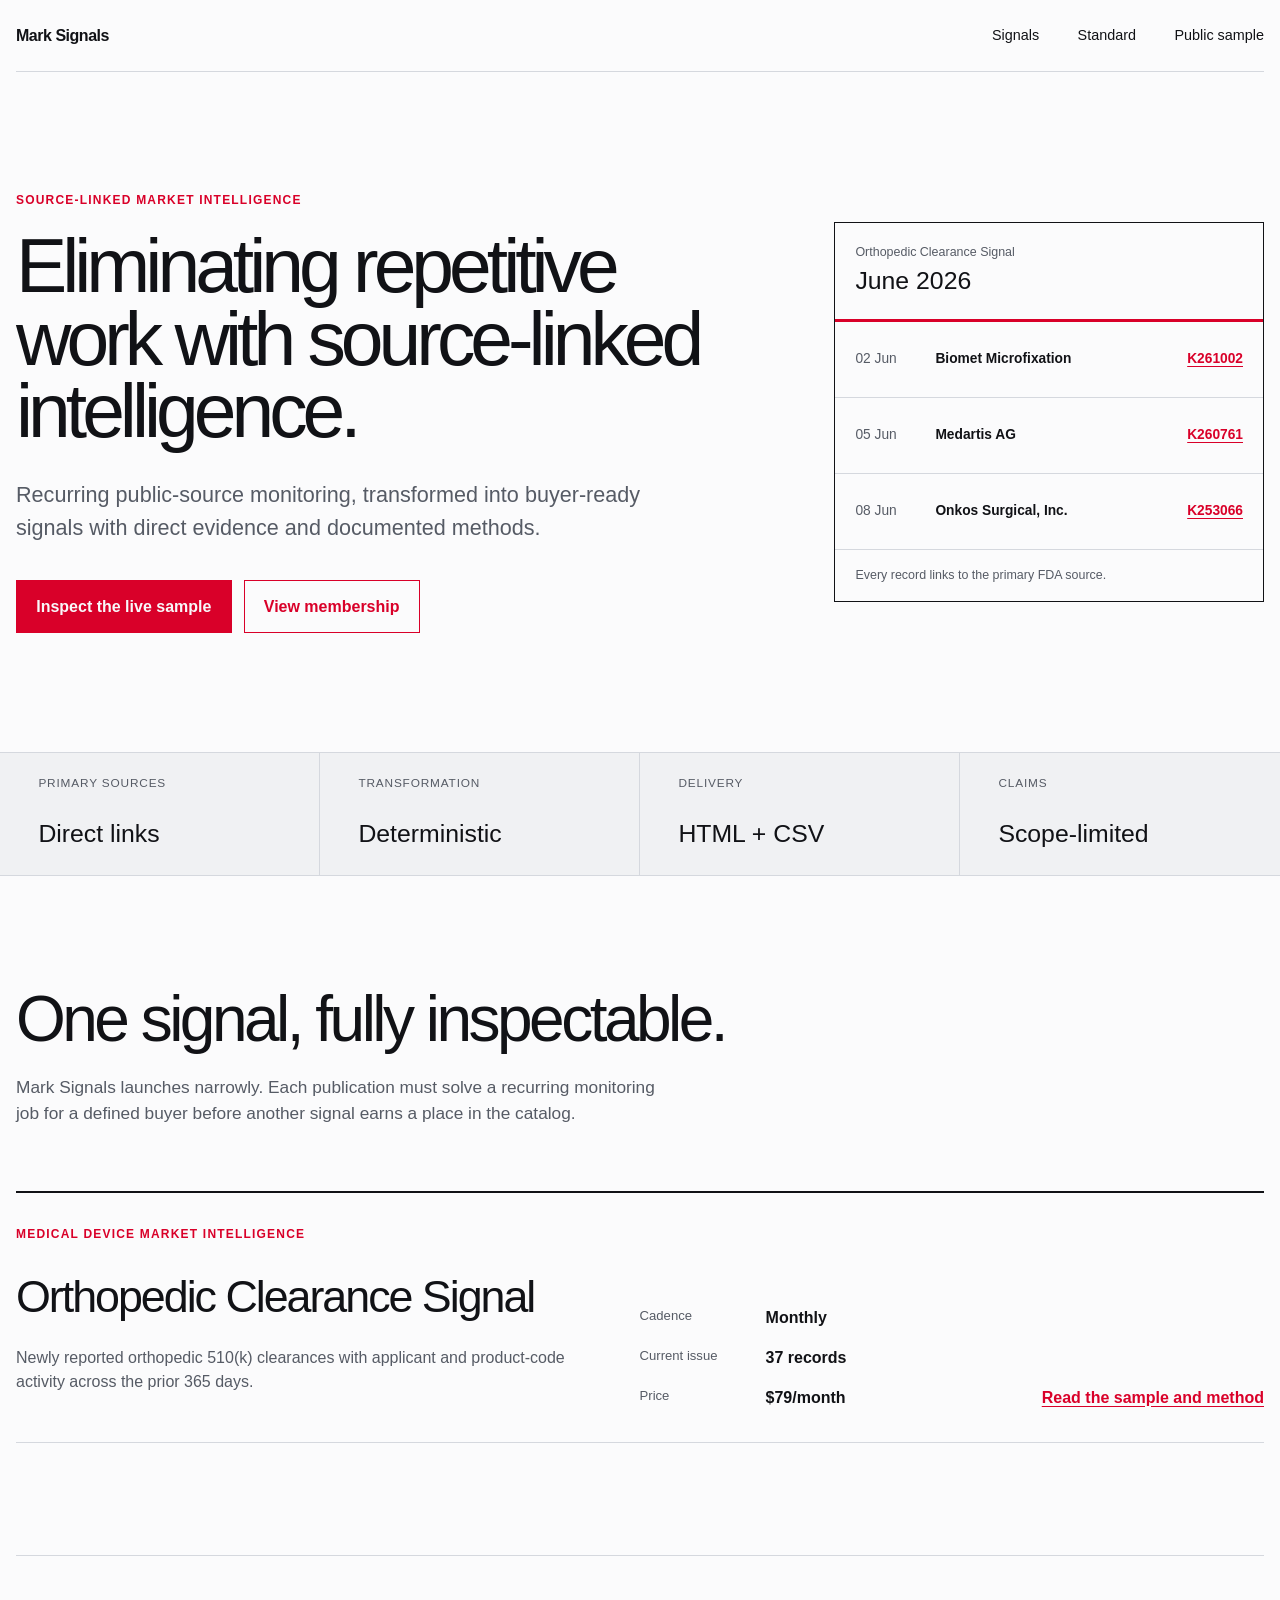
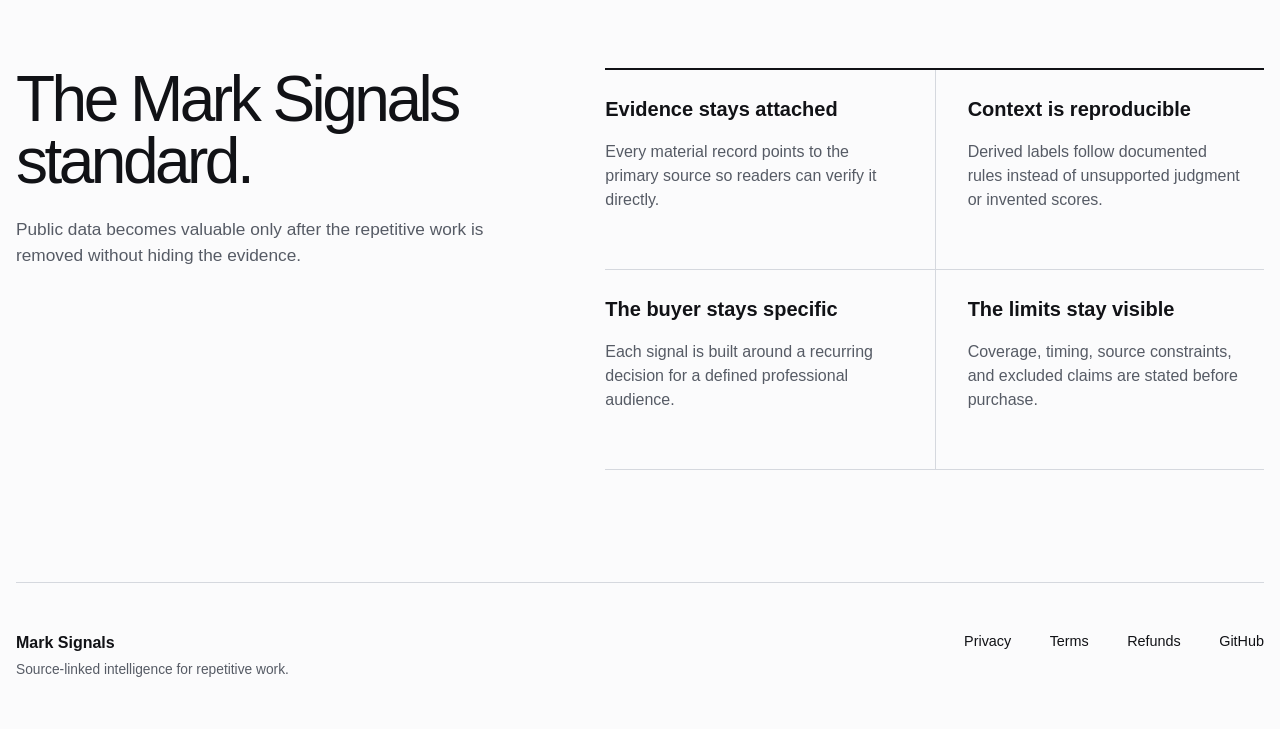
==== index.html @ 921a15e1 "Launch Mark Signals public site" ====
<!doctype html>
<html lang="en">
<head>
  <meta charset="utf-8">
  <meta name="viewport" content="width=device-width, initial-scale=1">
  <meta name="description" content="Mark Signals eliminates repetitive monitoring work with source-linked intelligence.">
  <meta property="og:title" content="Mark Signals">
  <meta property="og:description" content="Eliminating repetitive work with source-linked intelligence.">
  <meta property="og:type" content="website">
  <meta property="og:url" content="https://marksignals.github.io/">
  <title>Mark Signals | Source-linked intelligence</title>
  <link rel="canonical" href="https://marksignals.github.io/">
  <link rel="icon" href="favicon.svg" type="image/svg+xml">
  <link rel="stylesheet" href="site.css">
</head>
<body>
  <a class="skip-link" href="#main">Skip to content</a>
  <header class="masthead shell">
    <a class="wordmark" href="./">Mark Signals</a>
    <nav aria-label="Primary">
      <a href="#signals">Signals</a>
      <a href="#standard">Standard</a>
      <a href="orthopedic-clearance-signal/">Public sample</a>
    </nav>
  </header>

  <main id="main">
    <section class="hero shell">
      <div class="hero-copy">
        <p class="eyebrow">Source-linked market intelligence</p>
        <h1>Eliminating repetitive work with source-linked intelligence.</h1>
        <p class="lede">Recurring public-source monitoring, transformed into buyer-ready signals with direct evidence and documented methods.</p>
        <div class="actions">
          <a class="button primary" href="orthopedic-clearance-signal/">Inspect the live sample</a>
          <a class="button secondary" href="https://marksignals.gumroad.com/l/orthopedic-clearance-signal">View membership</a>
        </div>
      </div>

      <figure class="signal-sheet" aria-label="Example source-linked orthopedic clearance signals">
        <figcaption><span>Orthopedic Clearance Signal</span><strong>June 2026</strong></figcaption>
        <div class="signal-row">
          <span>02 Jun</span>
          <strong>Biomet Microfixation</strong>
          <a href="https://www.accessdata.fda.gov/scripts/cdrh/cfdocs/cfpmn/pmn.cfm?ID=K261002">K261002</a>
        </div>
        <div class="signal-row">
          <span>05 Jun</span>
          <strong>Medartis AG</strong>
          <a href="https://www.accessdata.fda.gov/scripts/cdrh/cfdocs/cfpmn/pmn.cfm?ID=K260761">K260761</a>
        </div>
        <div class="signal-row">
          <span>08 Jun</span>
          <strong>Onkos Surgical, Inc.</strong>
          <a href="https://www.accessdata.fda.gov/scripts/cdrh/cfdocs/cfpmn/pmn.cfm?ID=K253066">K253066</a>
        </div>
        <p>Every record links to the primary FDA source.</p>
      </figure>
    </section>

    <section class="proof-strip" aria-label="Publishing standard">
      <div><span>Primary sources</span><strong>Direct links</strong></div>
      <div><span>Transformation</span><strong>Deterministic</strong></div>
      <div><span>Delivery</span><strong>HTML + CSV</strong></div>
      <div><span>Claims</span><strong>Scope-limited</strong></div>
    </section>

    <section class="section shell" id="signals">
      <div class="section-copy">
        <h2>One signal, fully inspectable.</h2>
        <p>Mark Signals launches narrowly. Each publication must solve a recurring monitoring job for a defined buyer before another signal earns a place in the catalog.</p>
      </div>
      <article class="product-feature">
        <div>
          <p class="product-type">Medical device market intelligence</p>
          <h3>Orthopedic Clearance Signal</h3>
          <p>Newly reported orthopedic 510(k) clearances with applicant and product-code activity across the prior 365 days.</p>
        </div>
        <dl>
          <div><dt>Cadence</dt><dd>Monthly</dd></div>
          <div><dt>Current issue</dt><dd>37 records</dd></div>
          <div><dt>Price</dt><dd>$79/month</dd></div>
        </dl>
        <a class="text-link" href="orthopedic-clearance-signal/">Read the sample and method</a>
      </article>
    </section>

    <section class="section standard shell" id="standard">
      <div class="section-copy">
        <h2>The Mark Signals standard.</h2>
        <p>Public data becomes valuable only after the repetitive work is removed without hiding the evidence.</p>
      </div>
      <div class="standard-grid">
        <article><h3>Evidence stays attached</h3><p>Every material record points to the primary source so readers can verify it directly.</p></article>
        <article><h3>Context is reproducible</h3><p>Derived labels follow documented rules instead of unsupported judgment or invented scores.</p></article>
        <article><h3>The buyer stays specific</h3><p>Each signal is built around a recurring decision for a defined professional audience.</p></article>
        <article><h3>The limits stay visible</h3><p>Coverage, timing, source constraints, and excluded claims are stated before purchase.</p></article>
      </div>
    </section>
  </main>

  <footer class="footer shell">
    <div><strong>Mark Signals</strong><p>Source-linked intelligence for repetitive work.</p></div>
    <nav aria-label="Footer">
      <a href="privacy.html">Privacy</a>
      <a href="terms.html">Terms</a>
      <a href="refund.html">Refunds</a>
      <a href="https://github.com/marksignals">GitHub</a>
    </nav>
  </footer>
</body>
</html>
---- site.css ----
:root {
  color-scheme: light dark;
  --paper: #fbfbfc;
  --soft: #f0f1f3;
  --ink: #111216;
  --muted: #565b65;
  --rule: #d5d8de;
  --accent: #d90029;
  --accent-strong: #ad0021;
  --max: 1280px;
  --sans: "Helvetica Neue", Helvetica, Arial, sans-serif;
}

* { box-sizing: border-box; }
html { scroll-behavior: smooth; }
body { margin: 0; background: var(--paper); color: var(--ink); font-family: var(--sans); line-height: 1.5; }
a { color: inherit; text-underline-offset: .2em; }
a:hover { color: var(--accent); }
a:focus-visible { outline: 3px solid var(--accent); outline-offset: 3px; }
.shell { width: min(calc(100% - 2rem), var(--max)); margin-inline: auto; }
.skip-link { position: fixed; top: -5rem; left: 1rem; z-index: 10; padding: .75rem 1rem; background: var(--ink); color: var(--paper); }
.skip-link:focus { top: 1rem; }
.masthead { min-height: 72px; display: flex; align-items: center; justify-content: space-between; border-bottom: 1px solid var(--rule); }
.wordmark { font-weight: 750; letter-spacing: -.03em; text-decoration: none; }
.masthead nav, .footer nav { display: flex; flex-wrap: wrap; gap: clamp(1rem, 3vw, 2.5rem); font-size: .9rem; }
.masthead nav a, .footer nav a { text-decoration: none; }
.hero { min-height: 680px; display: grid; grid-template-columns: minmax(0, 1.25fr) minmax(360px, .75fr); gap: clamp(3rem, 8vw, 8rem); align-items: center; padding-block: 5rem; }
.hero-copy { max-width: 790px; }
.eyebrow, .product-type { margin: 0 0 1.25rem; color: var(--accent); font-size: .75rem; font-weight: 750; letter-spacing: .1em; text-transform: uppercase; }
h1, h2, h3, p { max-width: 68ch; }
h1 { margin: 0; font-size: clamp(3rem, 6vw, 6.2rem); font-weight: 500; line-height: .95; letter-spacing: -.065em; }
.lede { margin: 2rem 0 0; max-width: 650px; color: var(--muted); font-size: clamp(1.08rem, 2vw, 1.35rem); }
.actions { display: flex; flex-wrap: wrap; gap: .75rem; margin-top: 2.25rem; }
.button { min-height: 50px; display: inline-flex; align-items: center; justify-content: center; border: 1px solid var(--accent); padding: .85rem 1.2rem; font-weight: 750; text-decoration: none; white-space: nowrap; }
.button.primary { background: var(--accent); color: #f8f8fa; }
.button.primary:hover { background: var(--accent-strong); color: #f8f8fa; }
.button.secondary { background: var(--paper); color: var(--accent); }
.button:active { transform: translateY(1px); }
.signal-sheet { margin: 0; border: 1px solid var(--ink); background: var(--paper); }
.signal-sheet figcaption { min-height: 94px; display: flex; flex-direction: column; justify-content: space-between; padding: 1.25rem; border-bottom: 3px solid var(--accent); }
.signal-sheet figcaption span { color: var(--muted); font-size: .78rem; }
.signal-sheet figcaption strong { font-size: 1.55rem; font-weight: 500; }
.signal-row { display: grid; grid-template-columns: 64px 1fr auto; gap: 1rem; align-items: center; min-height: 76px; padding: 1rem 1.25rem; border-bottom: 1px solid var(--rule); font-size: .86rem; }
.signal-row span { color: var(--muted); font-variant-numeric: tabular-nums; }
.signal-row strong { font-weight: 650; }
.signal-row a { color: var(--accent); font-weight: 750; }
.signal-sheet > p { margin: 0; padding: 1rem 1.25rem; color: var(--muted); font-size: .78rem; }
.proof-strip { display: grid; grid-template-columns: repeat(4, 1fr); border-block: 1px solid var(--rule); background: var(--soft); }
.proof-strip div { min-height: 122px; display: flex; flex-direction: column; justify-content: space-between; padding: 1.4rem clamp(1rem, 3vw, 2.5rem); border-right: 1px solid var(--rule); }
.proof-strip div:last-child { border-right: 0; }
.proof-strip span { color: var(--muted); font-size: .74rem; letter-spacing: .07em; text-transform: uppercase; }
.proof-strip strong { font-size: clamp(1.1rem, 2vw, 1.55rem); font-weight: 500; }
.section { padding-block: 7rem; }
.section + .section { border-top: 1px solid var(--rule); }
.section-copy { max-width: 780px; }
.section-copy h2 { margin: 0; font-size: clamp(2.5rem, 5vw, 5rem); font-weight: 500; line-height: .98; letter-spacing: -.055em; }
.section-copy p { margin: 1.5rem 0 0; color: var(--muted); font-size: 1.08rem; }
.product-feature { margin-top: 4rem; display: grid; grid-template-columns: 1.3fr .8fr auto; gap: 3rem; align-items: end; padding: 2rem 0; border-top: 2px solid var(--ink); border-bottom: 1px solid var(--rule); }
.product-feature h3 { margin: 0; font-size: clamp(2rem, 3.5vw, 3.6rem); font-weight: 500; letter-spacing: -.045em; }
.product-feature > div > p:last-child { color: var(--muted); }
.product-feature dl { margin: 0; display: grid; gap: 1rem; }
.product-feature dl div { display: grid; grid-template-columns: 110px 1fr; gap: 1rem; }
.product-feature dt { color: var(--muted); font-size: .82rem; }
.product-feature dd { margin: 0; font-weight: 650; }
.text-link { color: var(--accent); font-weight: 750; white-space: nowrap; }
.standard { display: grid; grid-template-columns: .85fr 1.15fr; gap: clamp(3rem, 8vw, 8rem); }
.standard-grid { display: grid; grid-template-columns: repeat(2, 1fr); border-top: 2px solid var(--ink); }
.standard-grid article { min-height: 200px; padding: 1.5rem 1.5rem 1.5rem 0; border-bottom: 1px solid var(--rule); }
.standard-grid article:nth-child(odd) { padding-right: 2rem; }
.standard-grid article:nth-child(even) { padding-left: 2rem; border-left: 1px solid var(--rule); }
.standard-grid h3 { margin: 0; font-size: 1.25rem; }
.standard-grid p { color: var(--muted); }
.footer { display: flex; justify-content: space-between; gap: 3rem; padding-block: 3rem; border-top: 1px solid var(--rule); }
.footer p { margin: .35rem 0 0; color: var(--muted); font-size: .86rem; }

.legal-main { padding-block: 5rem 8rem; }
.legal-main header { max-width: 760px; margin-bottom: 4rem; }
.legal-main h1 { font-size: clamp(3rem, 7vw, 6rem); }
.legal-main .updated { color: var(--muted); }
.legal-copy { max-width: 780px; }
.legal-copy h2 { margin: 3rem 0 .75rem; font-size: 1.5rem; }
.legal-copy p, .legal-copy li { color: var(--muted); }

@media (prefers-color-scheme: dark) {
  :root {
    --paper: #111216;
    --soft: #1a1c21;
    --ink: #f3f4f6;
    --muted: #b8bdc7;
    --rule: #363a43;
    --accent: #ff4667;
    --accent-strong: #d90029;
  }
}

@media (max-width: 820px) {
  .masthead { align-items: flex-start; flex-direction: column; justify-content: center; gap: .6rem; padding-block: 1rem; }
  .hero { min-height: auto; grid-template-columns: 1fr; gap: 3rem; padding-block: 4rem; }
  h1 { font-size: clamp(3rem, 14vw, 5rem); }
  .proof-strip { grid-template-columns: repeat(2, 1fr); }
  .proof-strip div:nth-child(2) { border-right: 0; }
  .product-feature { grid-template-columns: 1fr; gap: 2rem; align-items: start; }
  .standard { grid-template-columns: 1fr; }
  .standard-grid { grid-template-columns: 1fr; }
  .standard-grid article:nth-child(even) { padding-left: 0; border-left: 0; }
  .footer { flex-direction: column; }
}

@media (max-width: 520px) {
  .masthead nav { gap: .9rem; font-size: .82rem; }
  .actions .button { width: 100%; }
  .signal-row { grid-template-columns: 54px 1fr; }
  .signal-row a { grid-column: 2; }
  .proof-strip { grid-template-columns: 1fr; }
  .proof-strip div { border-right: 0; }
}

@media (prefers-reduced-motion: reduce) {
  html { scroll-behavior: auto; }
}
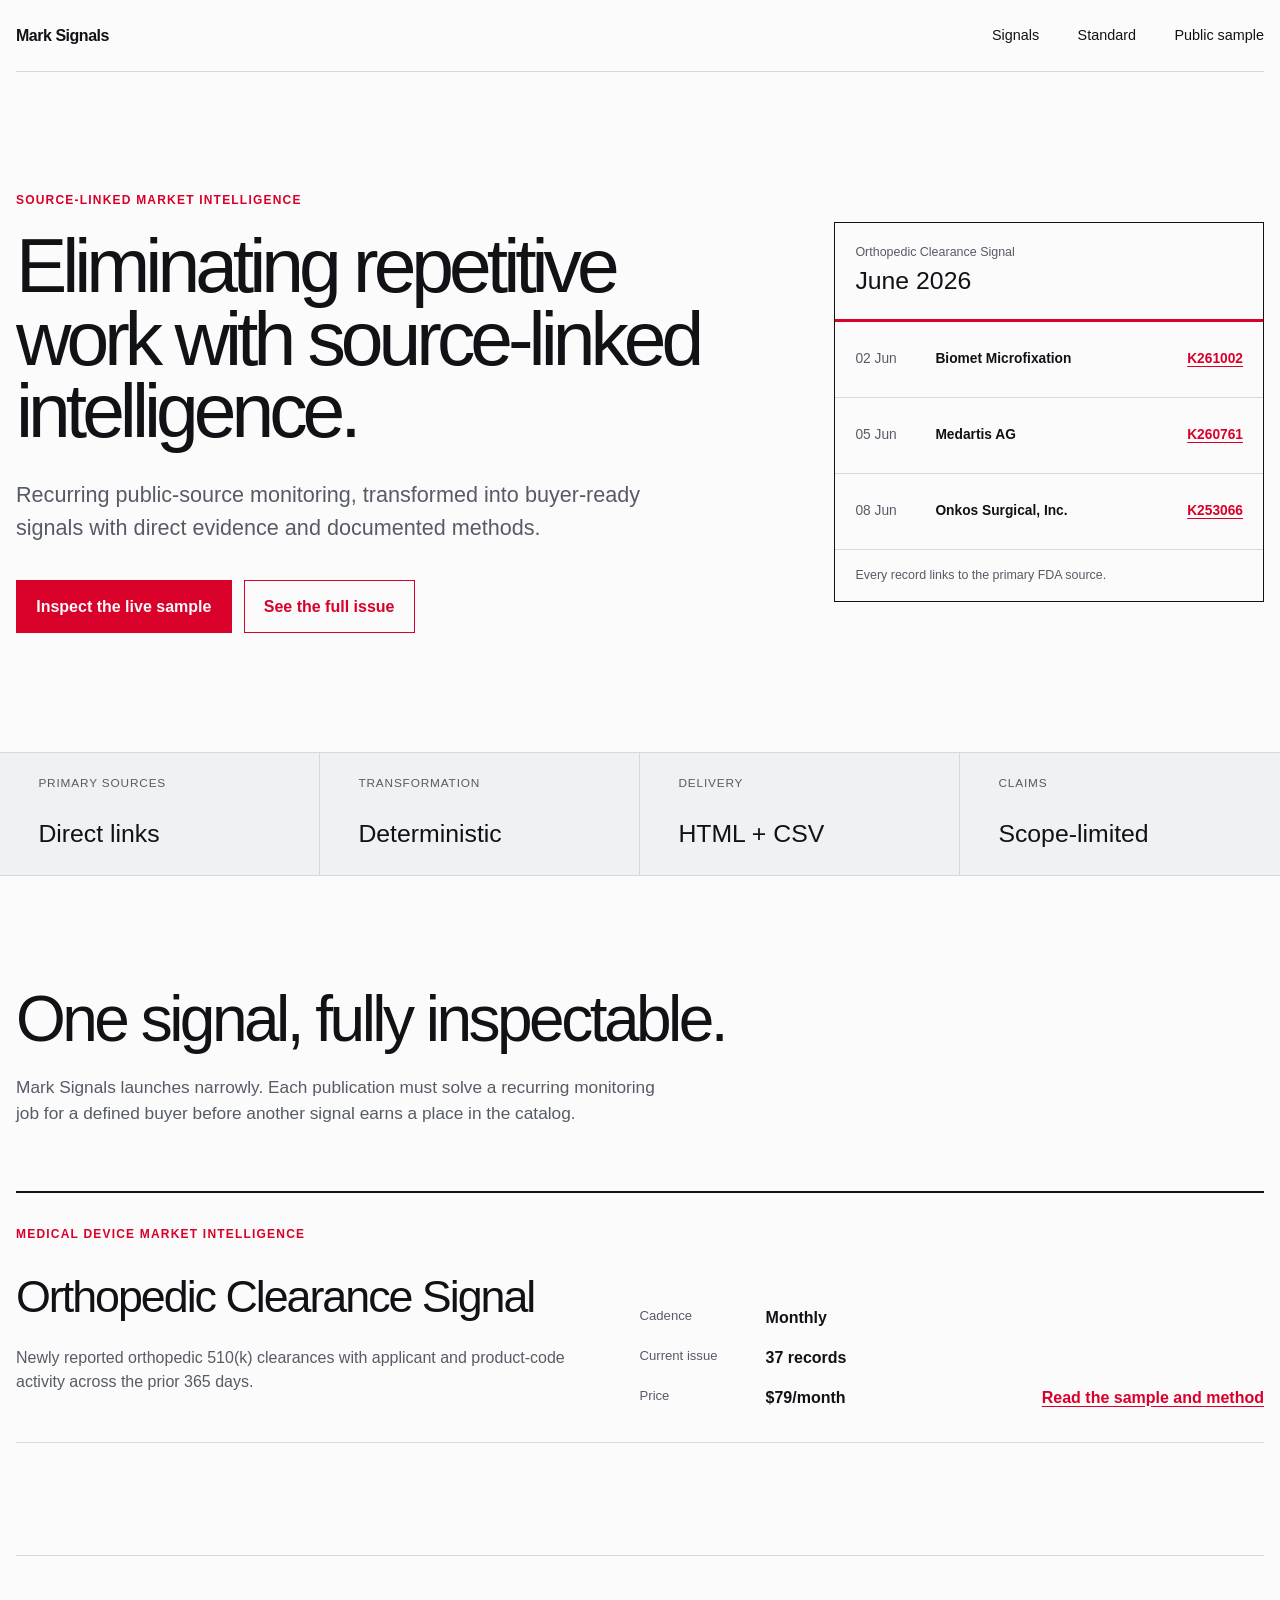
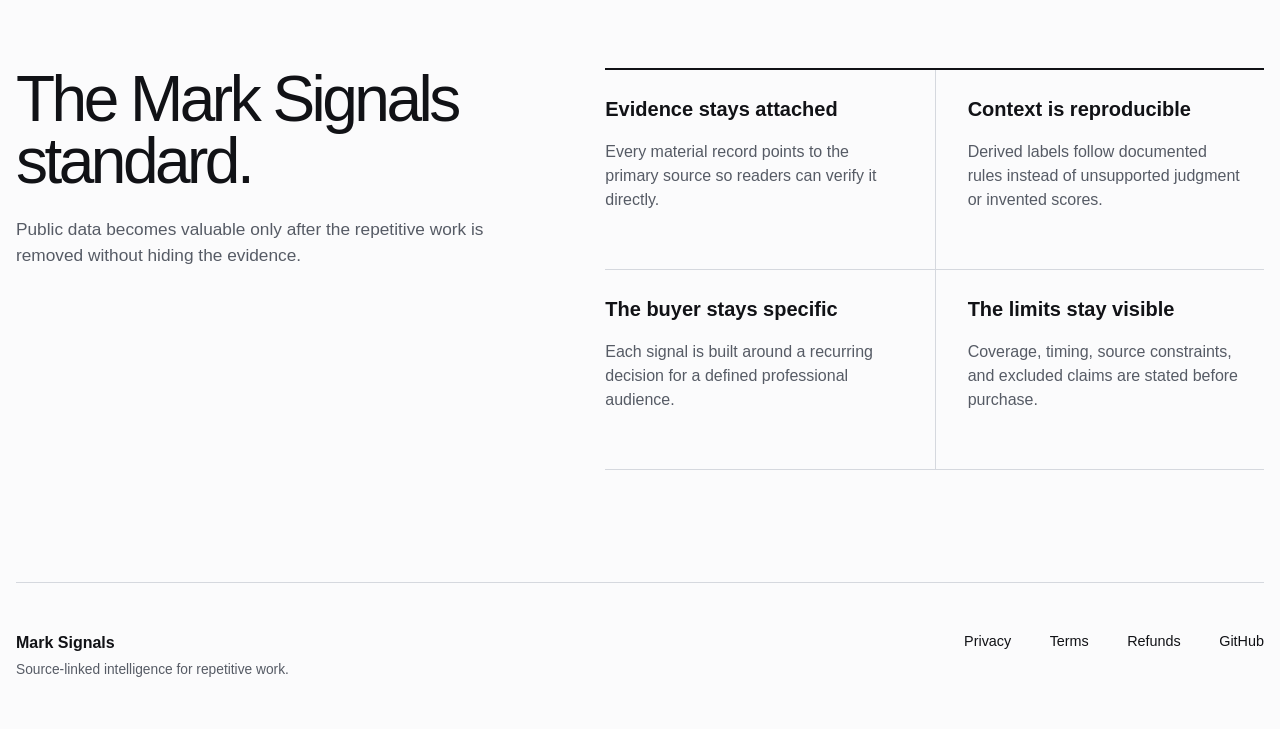
==== commit 2e2b5078: "Improve checkout conversion and attribution" ====
--- a/index.html
+++ b/index.html
@@ -32,7 +32,7 @@
         <p class="lede">Recurring public-source monitoring, transformed into buyer-ready signals with direct evidence and documented methods.</p>
         <div class="actions">
           <a class="button primary" href="orthopedic-clearance-signal/">Inspect the live sample</a>
-          <a class="button secondary" href="https://marksignals.gumroad.com/l/orthopedic-clearance-signal">View membership</a>
+          <a class="button secondary" href="orthopedic-clearance-signal/#membership">See the full issue</a>
         </div>
       </div>
 
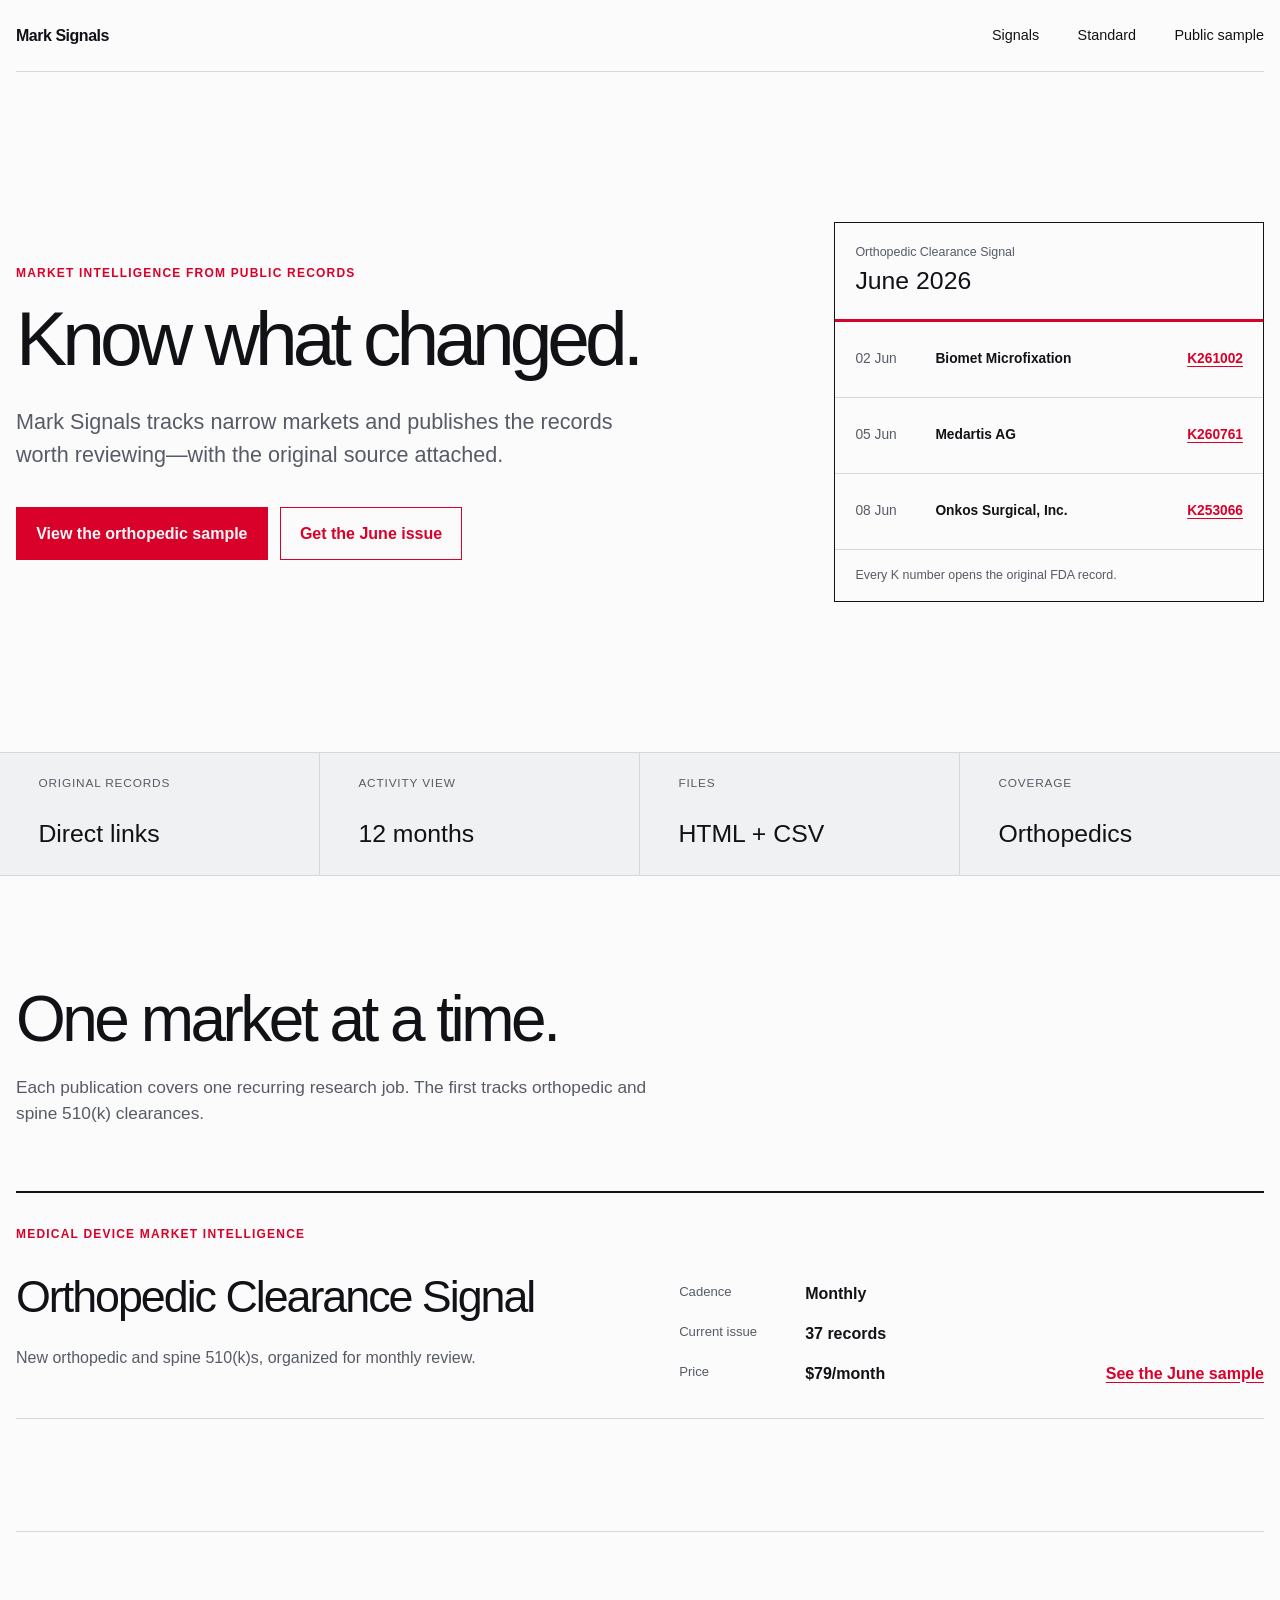
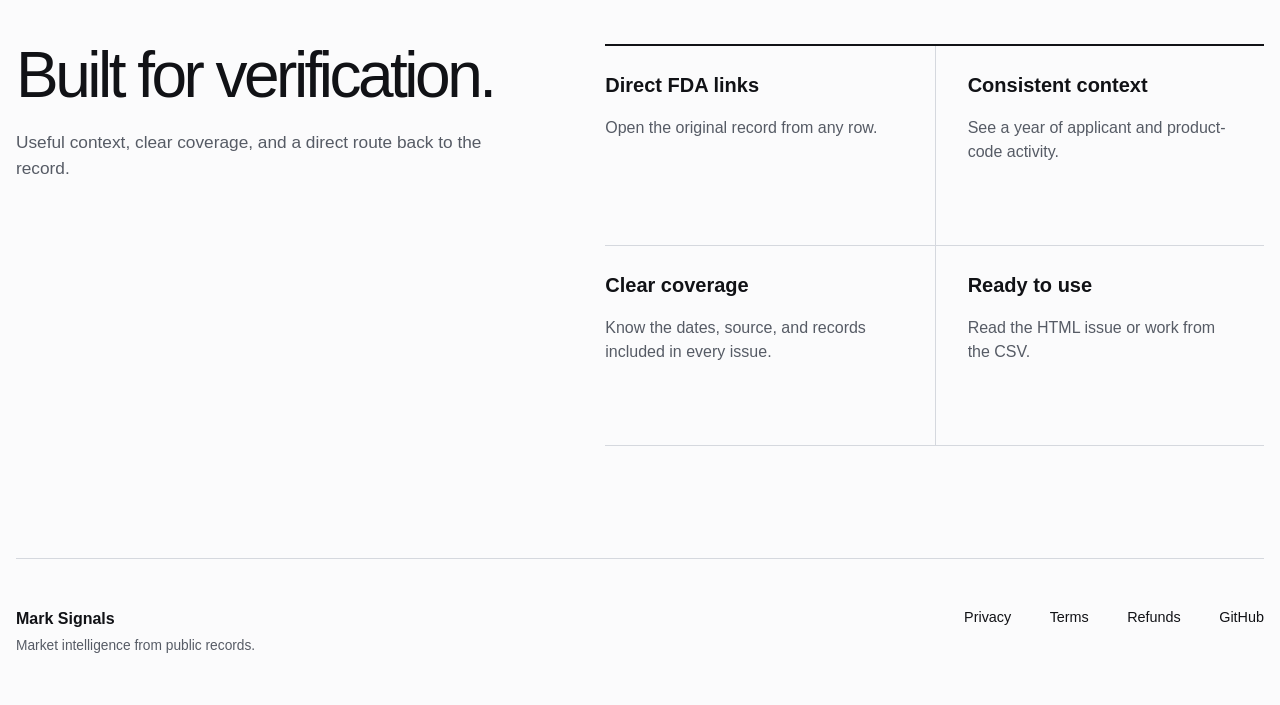
==== commit b2699148: "Rewrite the public site in a restrained market voice" ====
--- a/index.html
+++ b/index.html
@@ -3,12 +3,17 @@
 <head>
   <meta charset="utf-8">
   <meta name="viewport" content="width=device-width, initial-scale=1">
-  <meta name="description" content="Mark Signals eliminates repetitive monitoring work with source-linked intelligence.">
+  <meta name="description" content="Monthly market-intelligence files built from public records, with direct links to the original source.">
   <meta property="og:title" content="Mark Signals">
-  <meta property="og:description" content="Eliminating repetitive work with source-linked intelligence.">
+  <meta property="og:description" content="Monthly market intelligence from public records. Clear coverage, useful context, original sources.">
   <meta property="og:type" content="website">
   <meta property="og:url" content="https://marksignals.github.io/">
-  <title>Mark Signals | Source-linked intelligence</title>
+  <meta property="og:image" content="https://marksignals.github.io/assets/orthopedic-clearance-signal.png">
+  <meta property="og:image:width" content="1280">
+  <meta property="og:image:height" content="720">
+  <meta property="og:image:alt" content="Mark Signals Orthopedic Clearance Signal">
+  <meta name="twitter:card" content="summary_large_image">
+  <title>Mark Signals | Market intelligence from public records</title>
   <link rel="canonical" href="https://marksignals.github.io/">
   <link rel="icon" href="favicon.svg" type="image/svg+xml">
   <link rel="stylesheet" href="site.css">
@@ -27,16 +32,16 @@
   <main id="main">
     <section class="hero shell">
       <div class="hero-copy">
-        <p class="eyebrow">Source-linked market intelligence</p>
-        <h1>Eliminating repetitive work with source-linked intelligence.</h1>
-        <p class="lede">Recurring public-source monitoring, transformed into buyer-ready signals with direct evidence and documented methods.</p>
+        <p class="eyebrow">Market intelligence from public records</p>
+        <h1>Know what changed.</h1>
+        <p class="lede">Mark Signals tracks narrow markets and publishes the records worth reviewing—with the original source attached.</p>
         <div class="actions">
-          <a class="button primary" href="orthopedic-clearance-signal/">Inspect the live sample</a>
-          <a class="button secondary" href="orthopedic-clearance-signal/#membership">See the full issue</a>
+          <a class="button primary" href="orthopedic-clearance-signal/">View the orthopedic sample</a>
+          <a class="button secondary" href="orthopedic-clearance-signal/#membership">Get the June issue</a>
         </div>
       </div>
 
-      <figure class="signal-sheet" aria-label="Example source-linked orthopedic clearance signals">
+      <figure class="signal-sheet" aria-label="Example orthopedic clearance records">
         <figcaption><span>Orthopedic Clearance Signal</span><strong>June 2026</strong></figcaption>
         <div class="signal-row">
           <span>02 Jun</span>
@@ -53,53 +58,53 @@
           <strong>Onkos Surgical, Inc.</strong>
           <a href="https://www.accessdata.fda.gov/scripts/cdrh/cfdocs/cfpmn/pmn.cfm?ID=K253066">K253066</a>
         </div>
-        <p>Every record links to the primary FDA source.</p>
+        <p>Every K number opens the original FDA record.</p>
       </figure>
     </section>
 
     <section class="proof-strip" aria-label="Publishing standard">
-      <div><span>Primary sources</span><strong>Direct links</strong></div>
-      <div><span>Transformation</span><strong>Deterministic</strong></div>
-      <div><span>Delivery</span><strong>HTML + CSV</strong></div>
-      <div><span>Claims</span><strong>Scope-limited</strong></div>
+      <div><span>Original records</span><strong>Direct links</strong></div>
+      <div><span>Activity view</span><strong>12 months</strong></div>
+      <div><span>Files</span><strong>HTML + CSV</strong></div>
+      <div><span>Coverage</span><strong>Orthopedics</strong></div>
     </section>
 
     <section class="section shell" id="signals">
       <div class="section-copy">
-        <h2>One signal, fully inspectable.</h2>
-        <p>Mark Signals launches narrowly. Each publication must solve a recurring monitoring job for a defined buyer before another signal earns a place in the catalog.</p>
+        <h2>One market at a time.</h2>
+        <p>Each publication covers one recurring research job. The first tracks orthopedic and spine 510(k) clearances.</p>
       </div>
       <article class="product-feature">
         <div>
           <p class="product-type">Medical device market intelligence</p>
           <h3>Orthopedic Clearance Signal</h3>
-          <p>Newly reported orthopedic 510(k) clearances with applicant and product-code activity across the prior 365 days.</p>
+          <p>New orthopedic and spine 510(k)s, organized for monthly review.</p>
         </div>
         <dl>
           <div><dt>Cadence</dt><dd>Monthly</dd></div>
           <div><dt>Current issue</dt><dd>37 records</dd></div>
           <div><dt>Price</dt><dd>$79/month</dd></div>
         </dl>
-        <a class="text-link" href="orthopedic-clearance-signal/">Read the sample and method</a>
+        <a class="text-link" href="orthopedic-clearance-signal/">See the June sample</a>
       </article>
     </section>
 
     <section class="section standard shell" id="standard">
       <div class="section-copy">
-        <h2>The Mark Signals standard.</h2>
-        <p>Public data becomes valuable only after the repetitive work is removed without hiding the evidence.</p>
+        <h2>Built for verification.</h2>
+        <p>Useful context, clear coverage, and a direct route back to the record.</p>
       </div>
       <div class="standard-grid">
-        <article><h3>Evidence stays attached</h3><p>Every material record points to the primary source so readers can verify it directly.</p></article>
-        <article><h3>Context is reproducible</h3><p>Derived labels follow documented rules instead of unsupported judgment or invented scores.</p></article>
-        <article><h3>The buyer stays specific</h3><p>Each signal is built around a recurring decision for a defined professional audience.</p></article>
-        <article><h3>The limits stay visible</h3><p>Coverage, timing, source constraints, and excluded claims are stated before purchase.</p></article>
+        <article><h3>Direct FDA links</h3><p>Open the original record from any row.</p></article>
+        <article><h3>Consistent context</h3><p>See a year of applicant and product-code activity.</p></article>
+        <article><h3>Clear coverage</h3><p>Know the dates, source, and records included in every issue.</p></article>
+        <article><h3>Ready to use</h3><p>Read the HTML issue or work from the CSV.</p></article>
       </div>
     </section>
   </main>
 
   <footer class="footer shell">
-    <div><strong>Mark Signals</strong><p>Source-linked intelligence for repetitive work.</p></div>
+    <div><strong>Mark Signals</strong><p>Market intelligence from public records.</p></div>
     <nav aria-label="Footer">
       <a href="privacy.html">Privacy</a>
       <a href="terms.html">Terms</a>
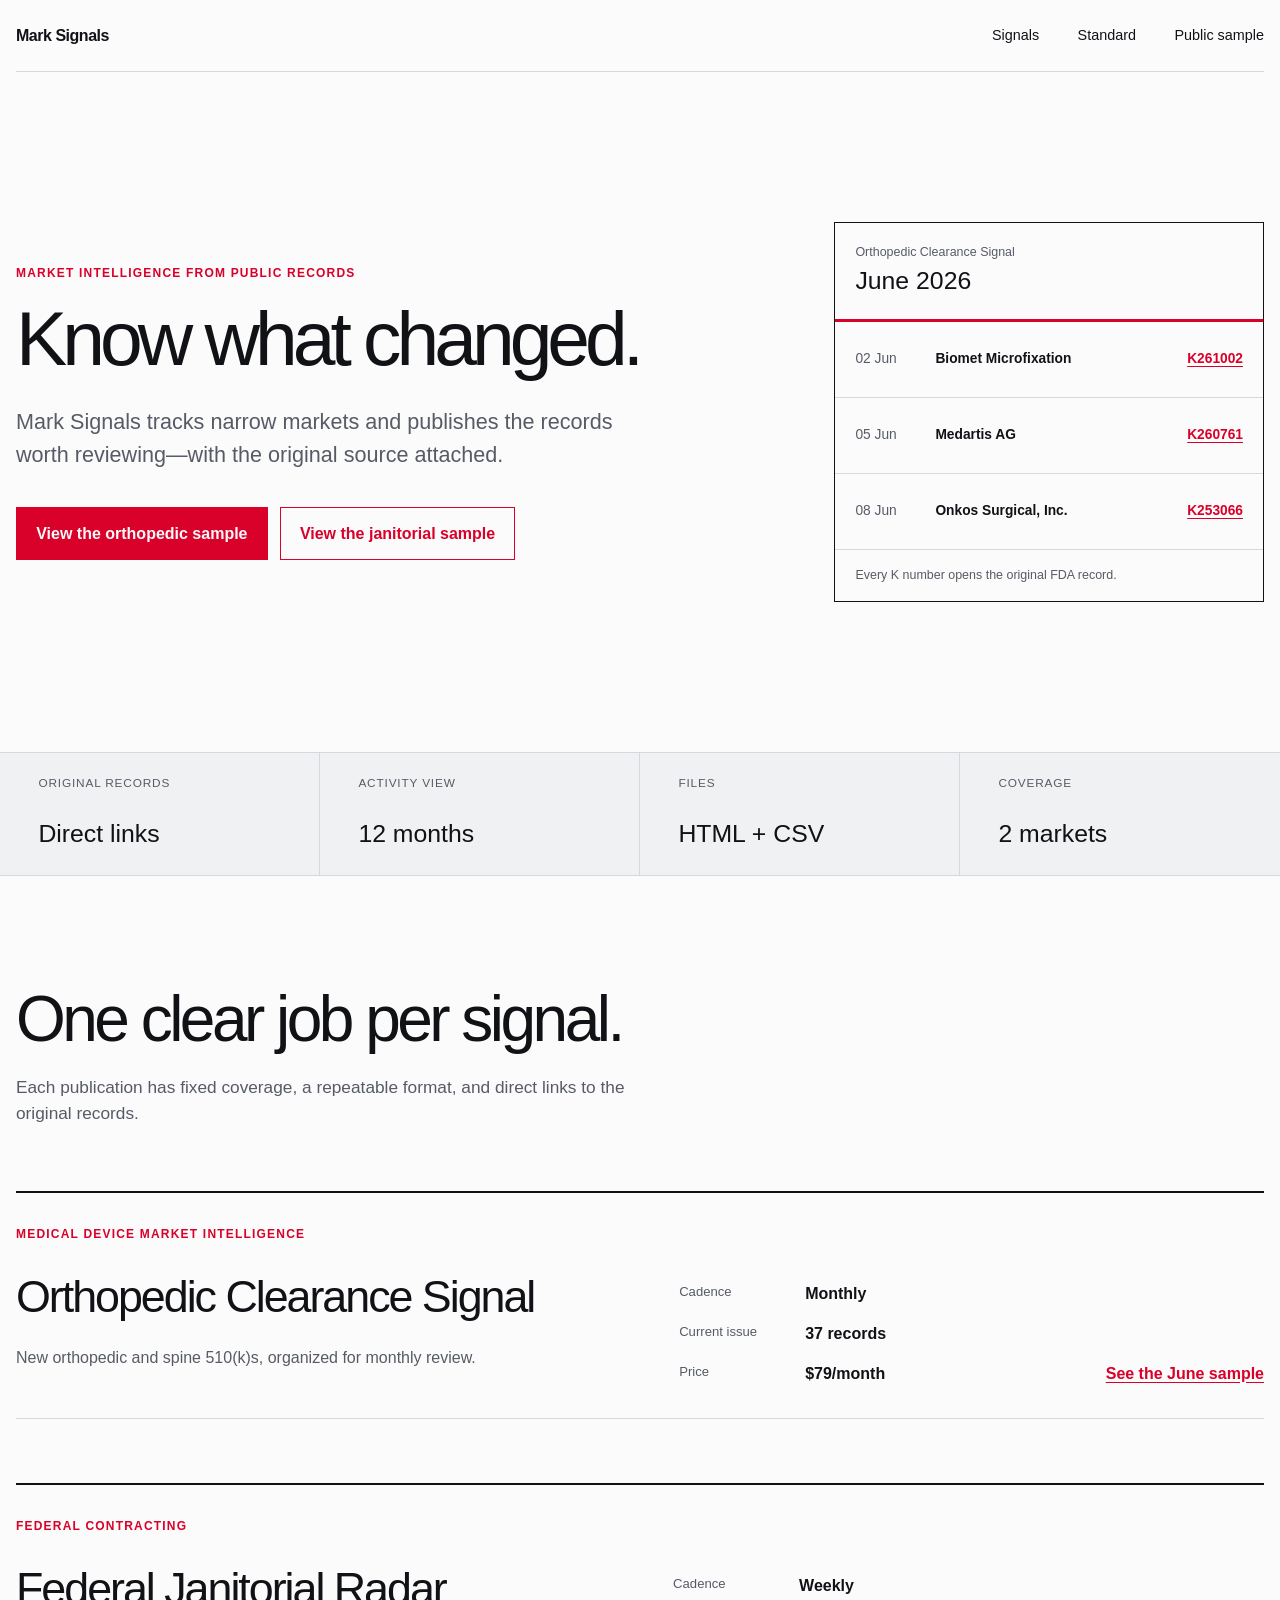
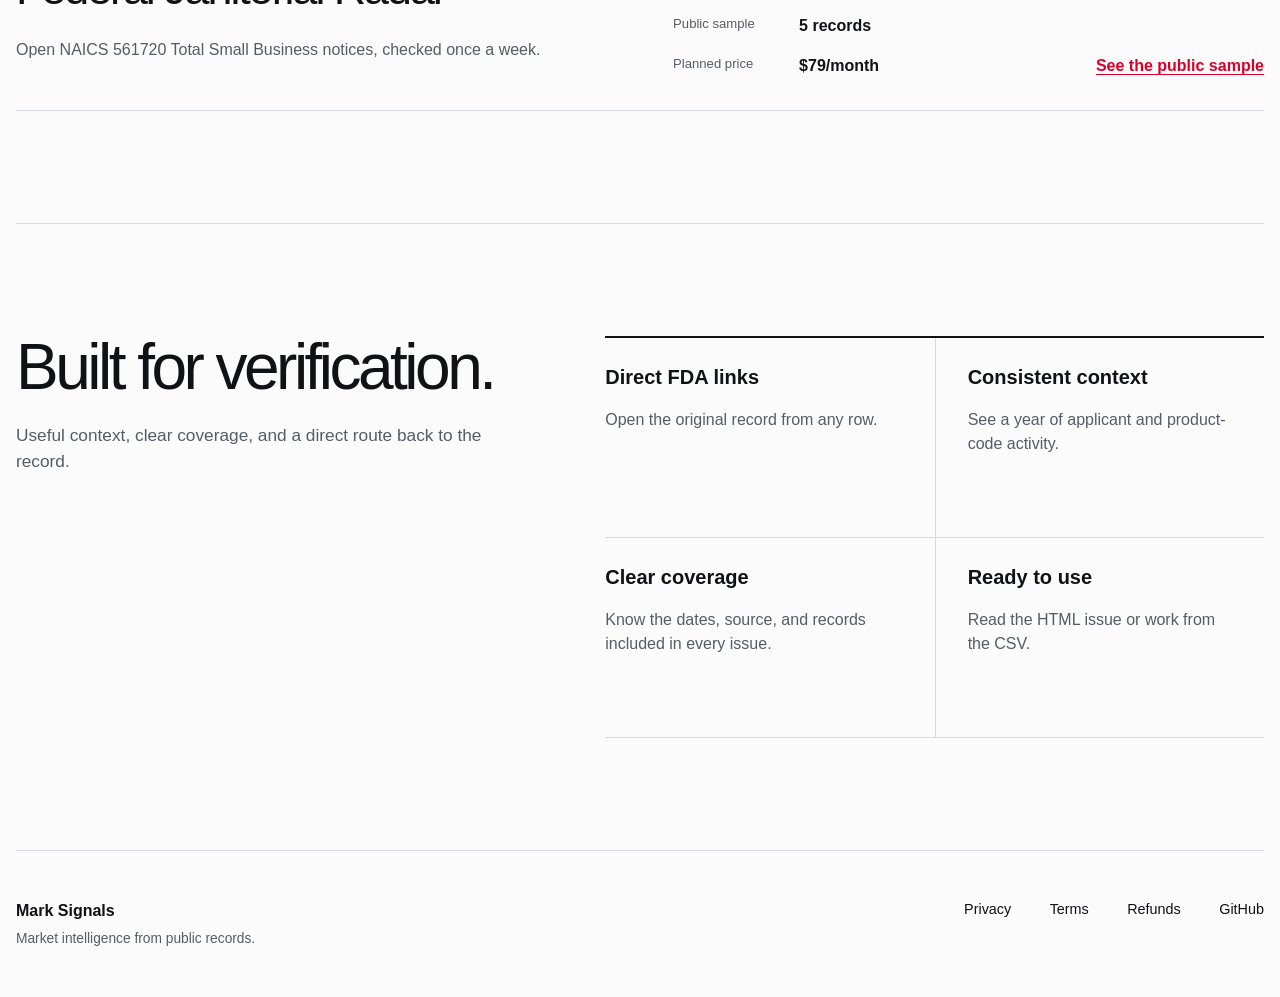
==== commit 876eda48: "Publish Federal Janitorial Radar sample" ====
--- a/index.html
+++ b/index.html
@@ -37,7 +37,7 @@
         <p class="lede">Mark Signals tracks narrow markets and publishes the records worth reviewing—with the original source attached.</p>
         <div class="actions">
           <a class="button primary" href="orthopedic-clearance-signal/">View the orthopedic sample</a>
-          <a class="button secondary" href="orthopedic-clearance-signal/#membership">Get the June issue</a>
+          <a class="button secondary" href="federal-janitorial-radar/">View the janitorial sample</a>
         </div>
       </div>
 
@@ -66,13 +66,13 @@
       <div><span>Original records</span><strong>Direct links</strong></div>
       <div><span>Activity view</span><strong>12 months</strong></div>
       <div><span>Files</span><strong>HTML + CSV</strong></div>
-      <div><span>Coverage</span><strong>Orthopedics</strong></div>
+      <div><span>Coverage</span><strong>2 markets</strong></div>
     </section>
 
     <section class="section shell" id="signals">
       <div class="section-copy">
-        <h2>One market at a time.</h2>
-        <p>Each publication covers one recurring research job. The first tracks orthopedic and spine 510(k) clearances.</p>
+        <h2>One clear job per signal.</h2>
+        <p>Each publication has fixed coverage, a repeatable format, and direct links to the original records.</p>
       </div>
       <article class="product-feature">
         <div>
@@ -86,6 +86,19 @@
           <div><dt>Price</dt><dd>$79/month</dd></div>
         </dl>
         <a class="text-link" href="orthopedic-clearance-signal/">See the June sample</a>
+      </article>
+      <article class="product-feature">
+        <div>
+          <p class="product-type">Federal contracting</p>
+          <h3>Federal Janitorial Radar</h3>
+          <p>Open NAICS 561720 Total Small Business notices, checked once a week.</p>
+        </div>
+        <dl>
+          <div><dt>Cadence</dt><dd>Weekly</dd></div>
+          <div><dt>Public sample</dt><dd>5 records</dd></div>
+          <div><dt>Planned price</dt><dd>$79/month</dd></div>
+        </dl>
+        <a class="text-link" href="federal-janitorial-radar/">See the public sample</a>
       </article>
     </section>
 
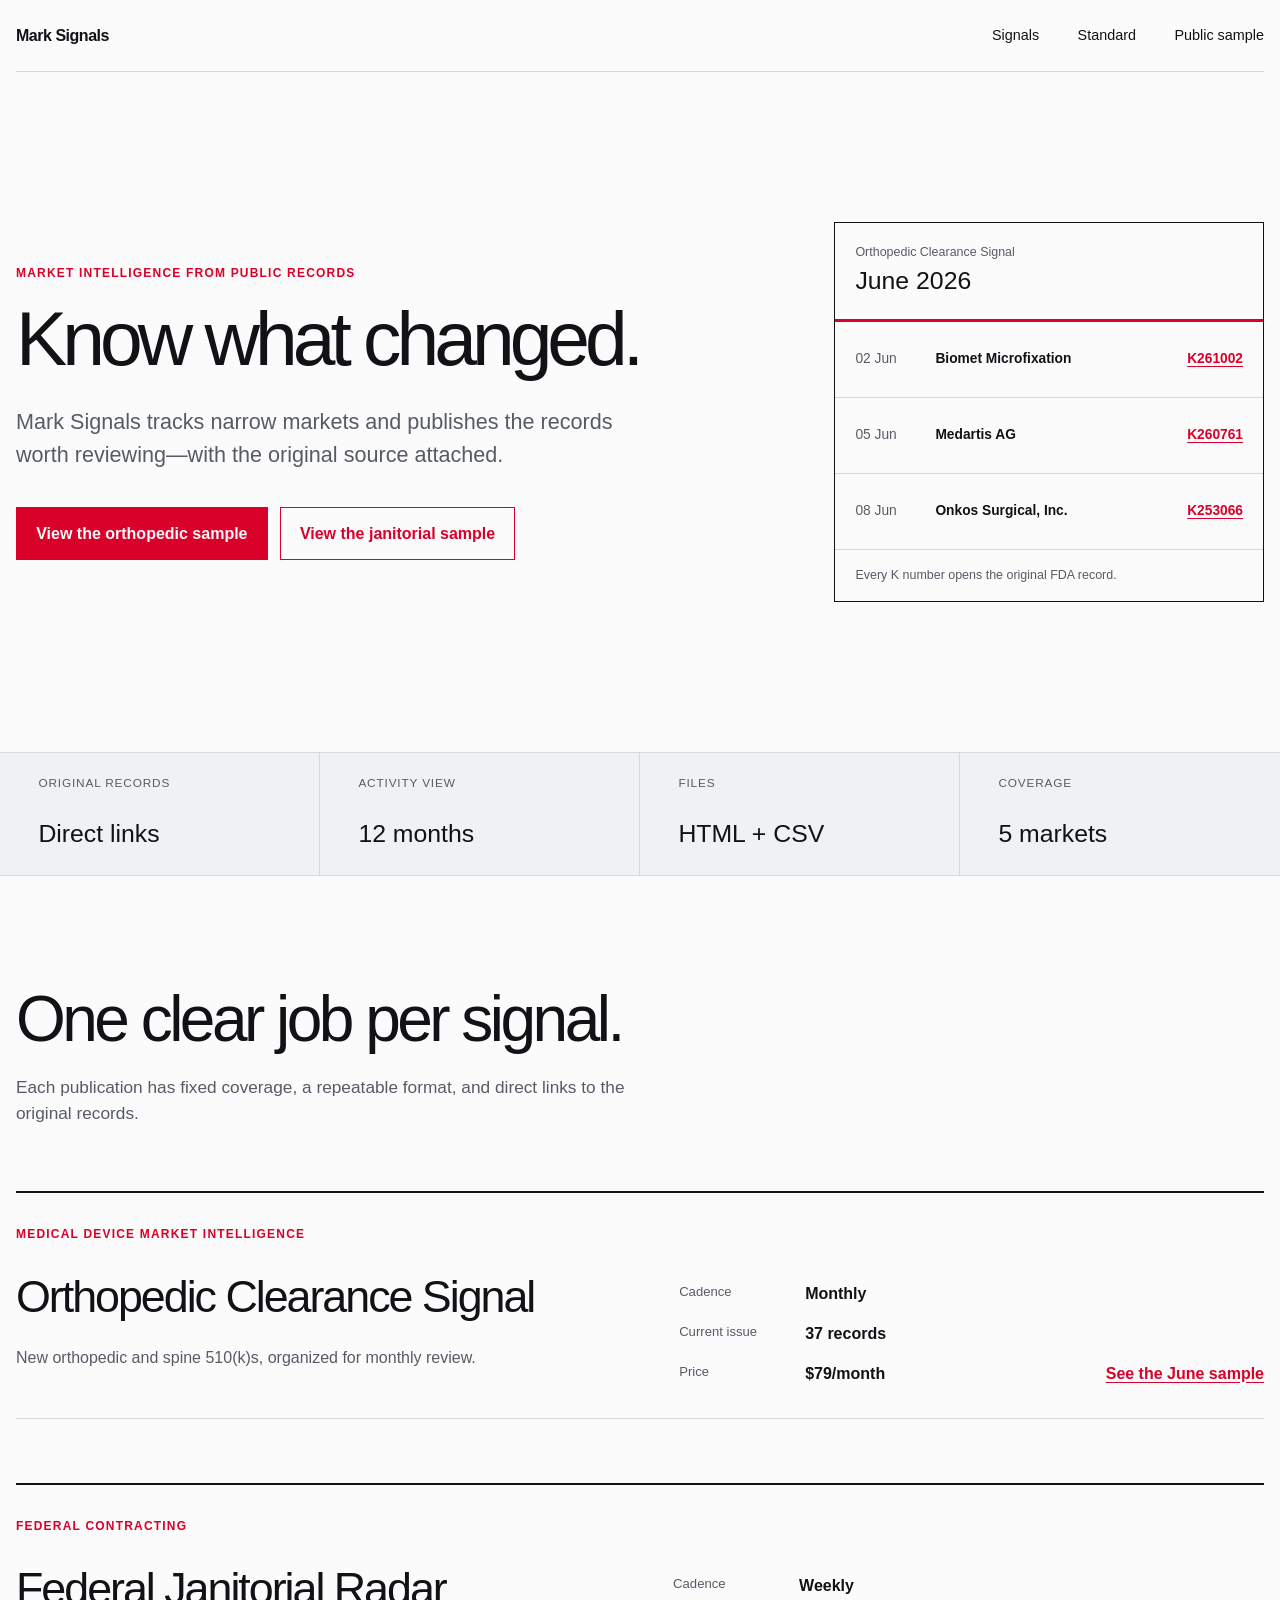
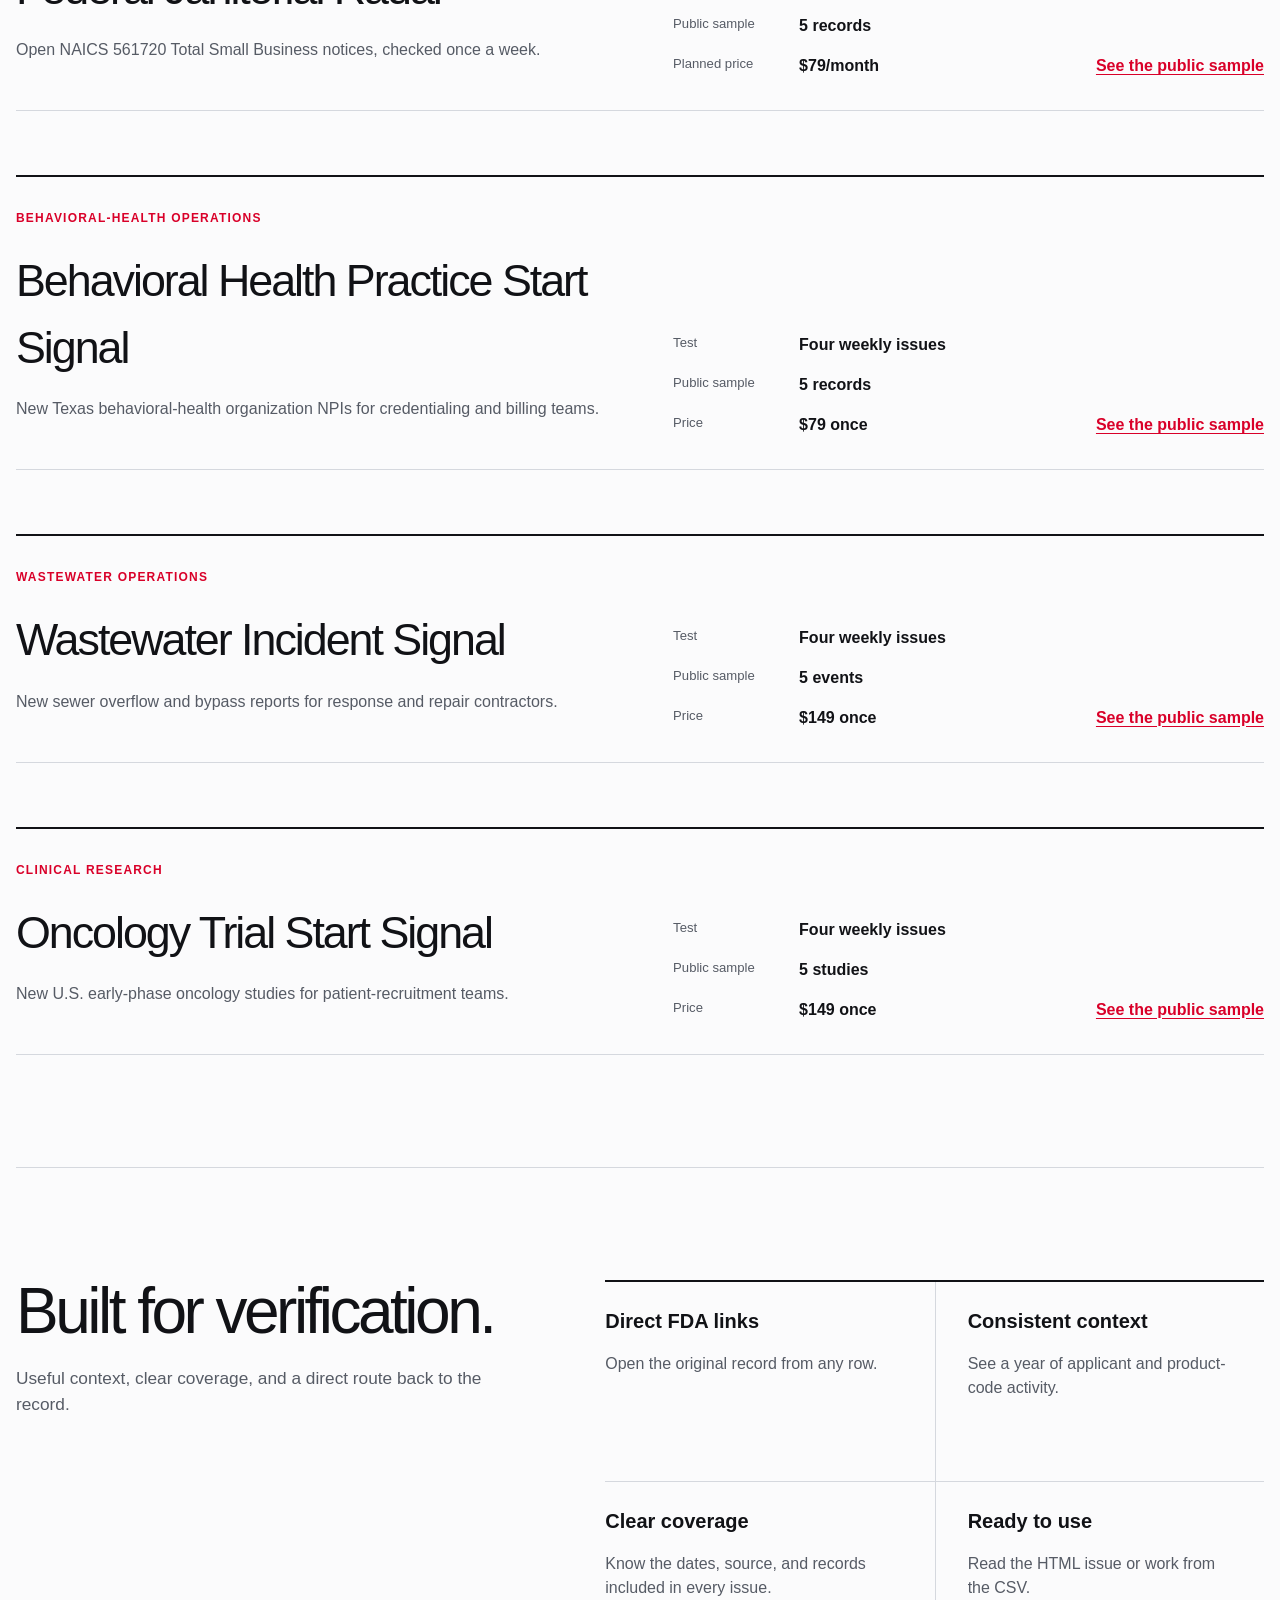
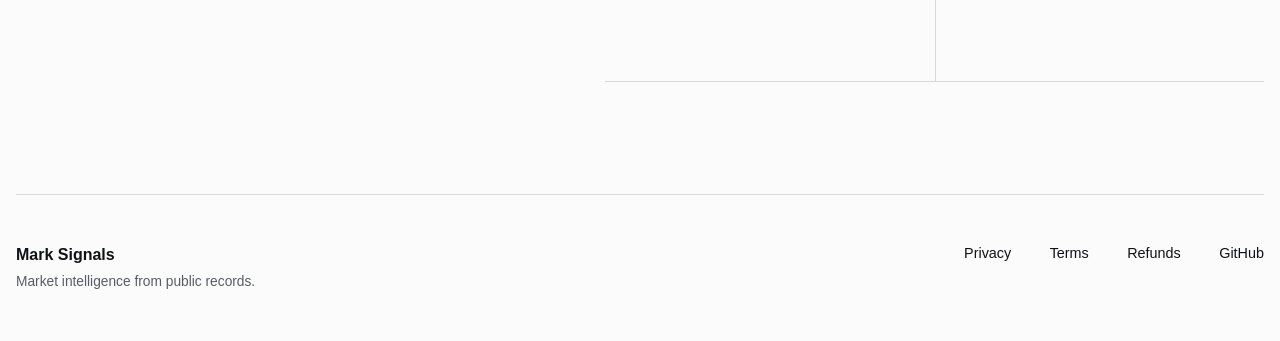
==== commit 316cc8d8: "Publish paid-first signal samples" ====
--- a/index.html
+++ b/index.html
@@ -66,7 +66,7 @@
       <div><span>Original records</span><strong>Direct links</strong></div>
       <div><span>Activity view</span><strong>12 months</strong></div>
       <div><span>Files</span><strong>HTML + CSV</strong></div>
-      <div><span>Coverage</span><strong>2 markets</strong></div>
+      <div><span>Coverage</span><strong>5 markets</strong></div>
     </section>
 
     <section class="section shell" id="signals">
@@ -100,6 +100,21 @@
         </dl>
         <a class="text-link" href="federal-janitorial-radar/">See the public sample</a>
       </article>
+      <article class="product-feature">
+        <div><p class="product-type">Behavioral-health operations</p><h3>Behavioral Health Practice Start Signal</h3><p>New Texas behavioral-health organization NPIs for credentialing and billing teams.</p></div>
+        <dl><div><dt>Test</dt><dd>Four weekly issues</dd></div><div><dt>Public sample</dt><dd>5 records</dd></div><div><dt>Price</dt><dd>$79 once</dd></div></dl>
+        <a class="text-link" href="behavioral-health-practice-start-signal/">See the public sample</a>
+      </article>
+      <article class="product-feature">
+        <div><p class="product-type">Wastewater operations</p><h3>Wastewater Incident Signal</h3><p>New sewer overflow and bypass reports for response and repair contractors.</p></div>
+        <dl><div><dt>Test</dt><dd>Four weekly issues</dd></div><div><dt>Public sample</dt><dd>5 events</dd></div><div><dt>Price</dt><dd>$149 once</dd></div></dl>
+        <a class="text-link" href="wastewater-incident-signal/">See the public sample</a>
+      </article>
+      <article class="product-feature">
+        <div><p class="product-type">Clinical research</p><h3>Oncology Trial Start Signal</h3><p>New U.S. early-phase oncology studies for patient-recruitment teams.</p></div>
+        <dl><div><dt>Test</dt><dd>Four weekly issues</dd></div><div><dt>Public sample</dt><dd>5 studies</dd></div><div><dt>Price</dt><dd>$149 once</dd></div></dl>
+        <a class="text-link" href="oncology-trial-start-signal/">See the public sample</a>
+      </article>
     </section>
 
     <section class="section standard shell" id="standard">
